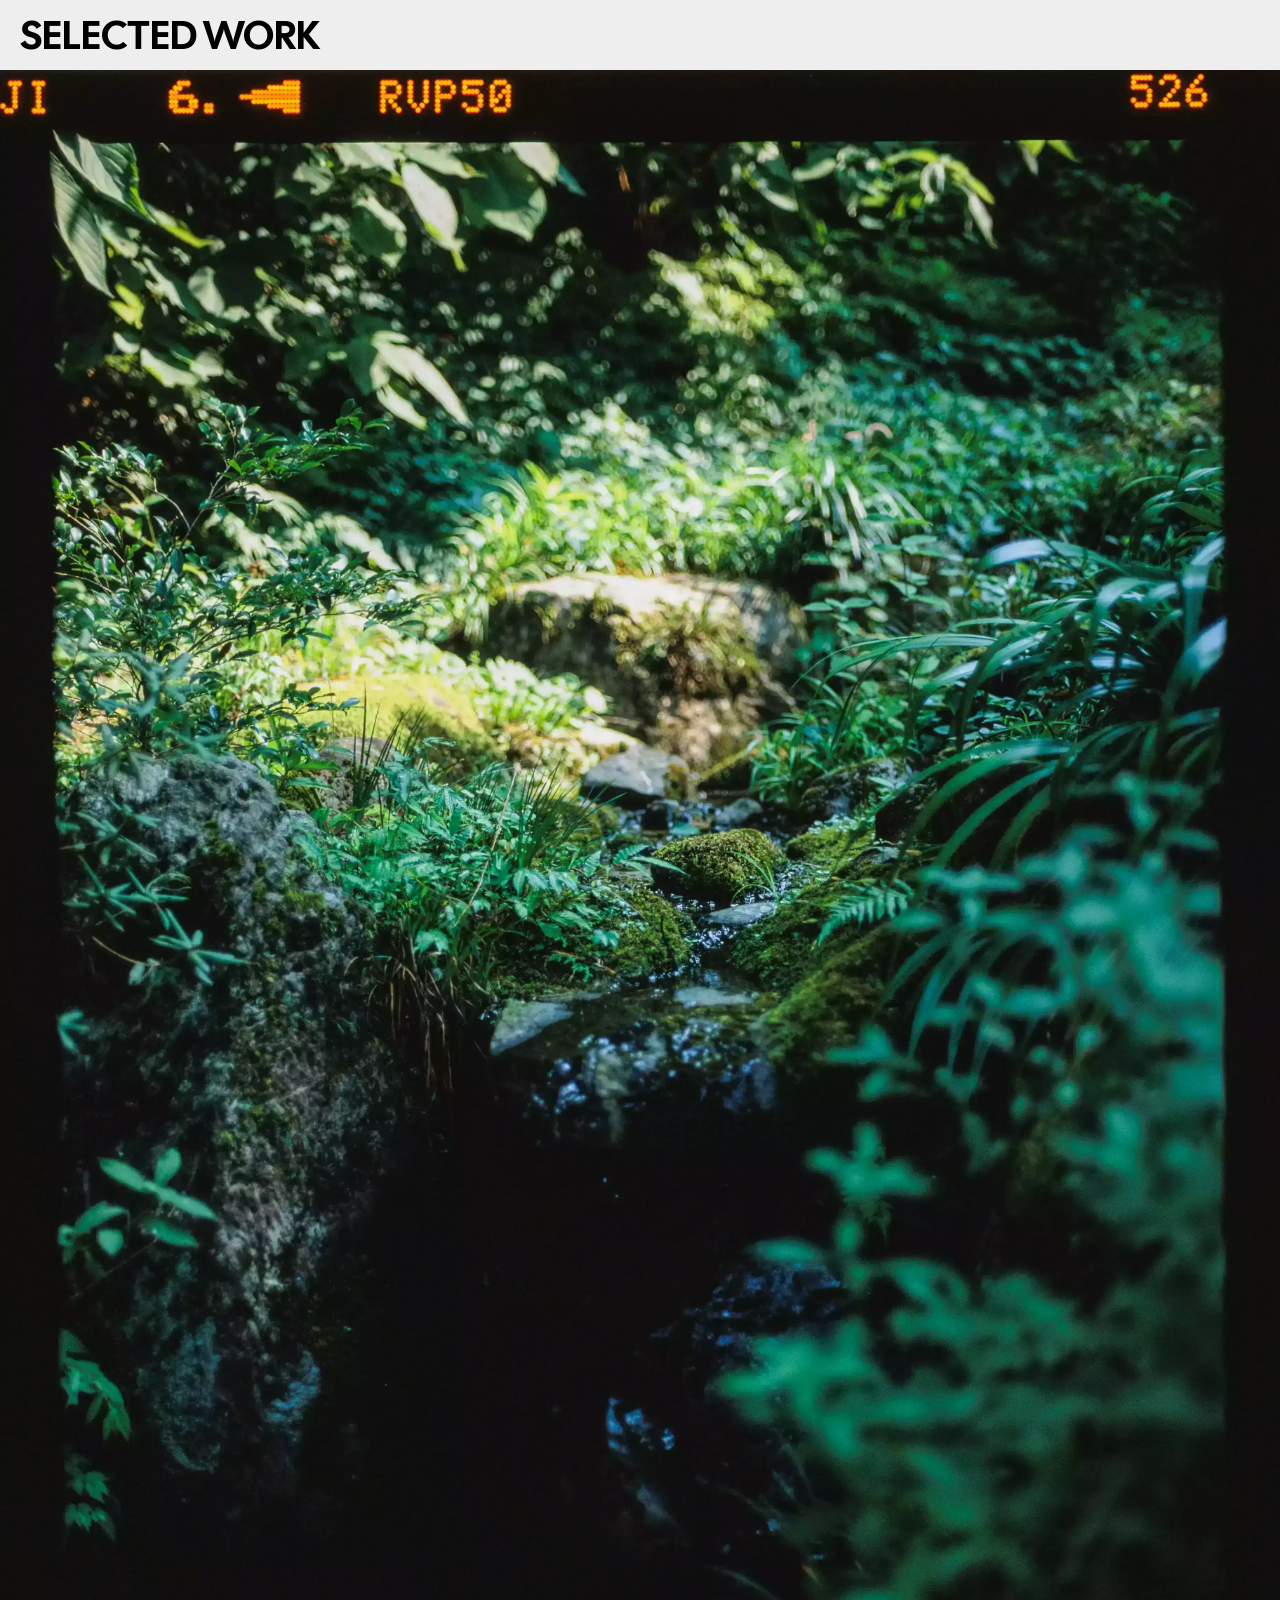
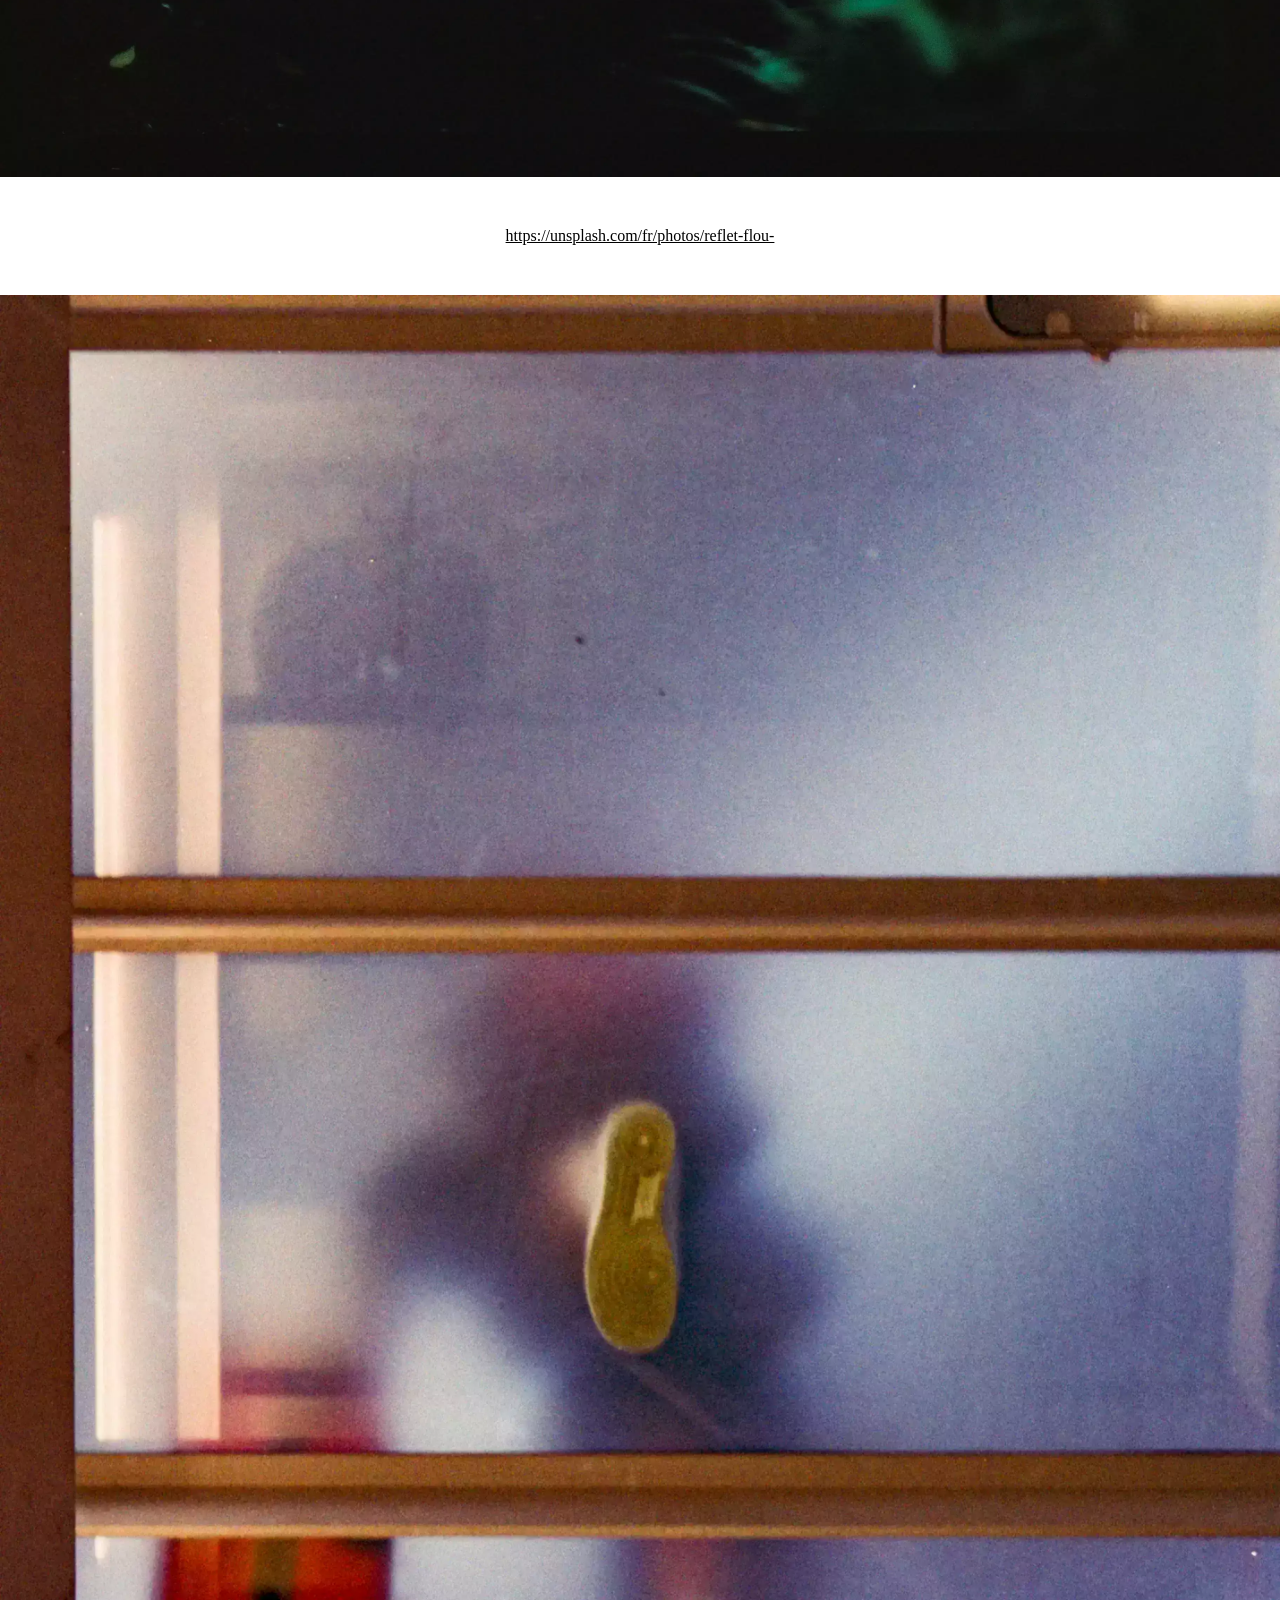
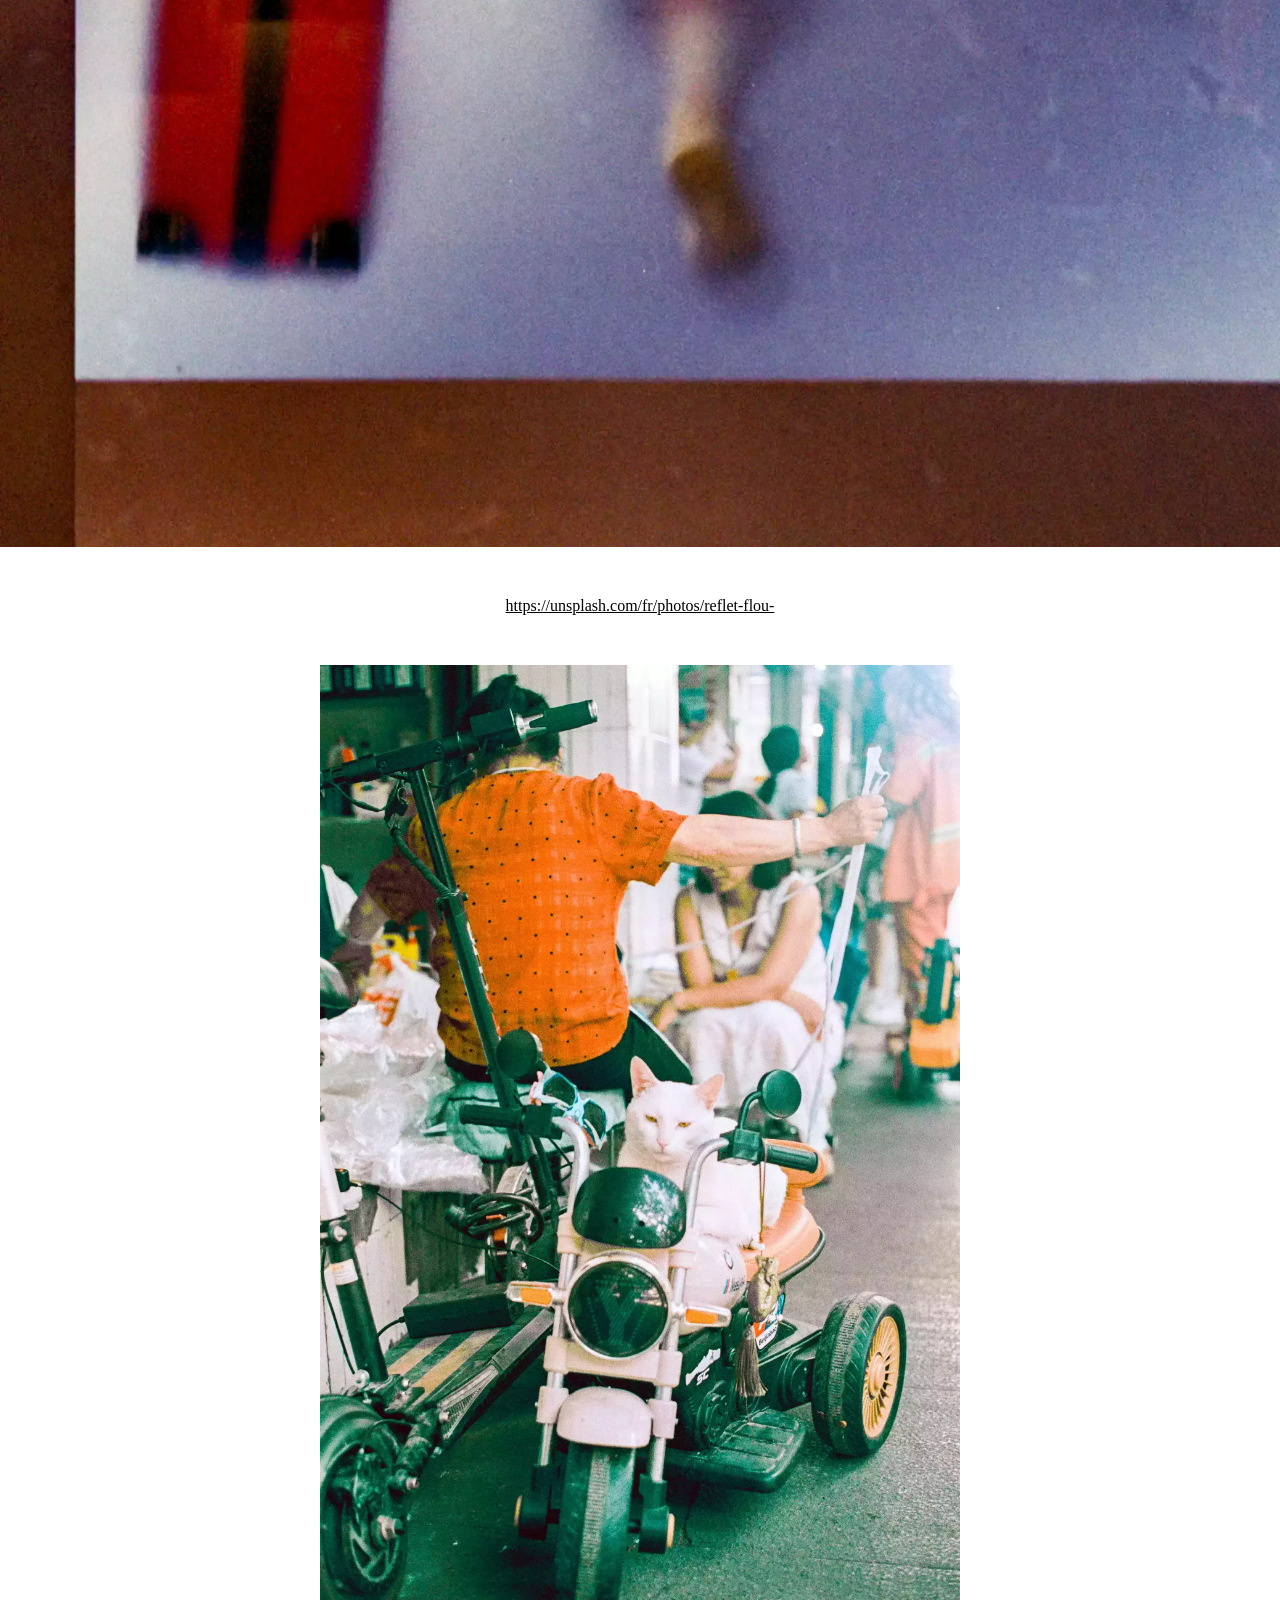
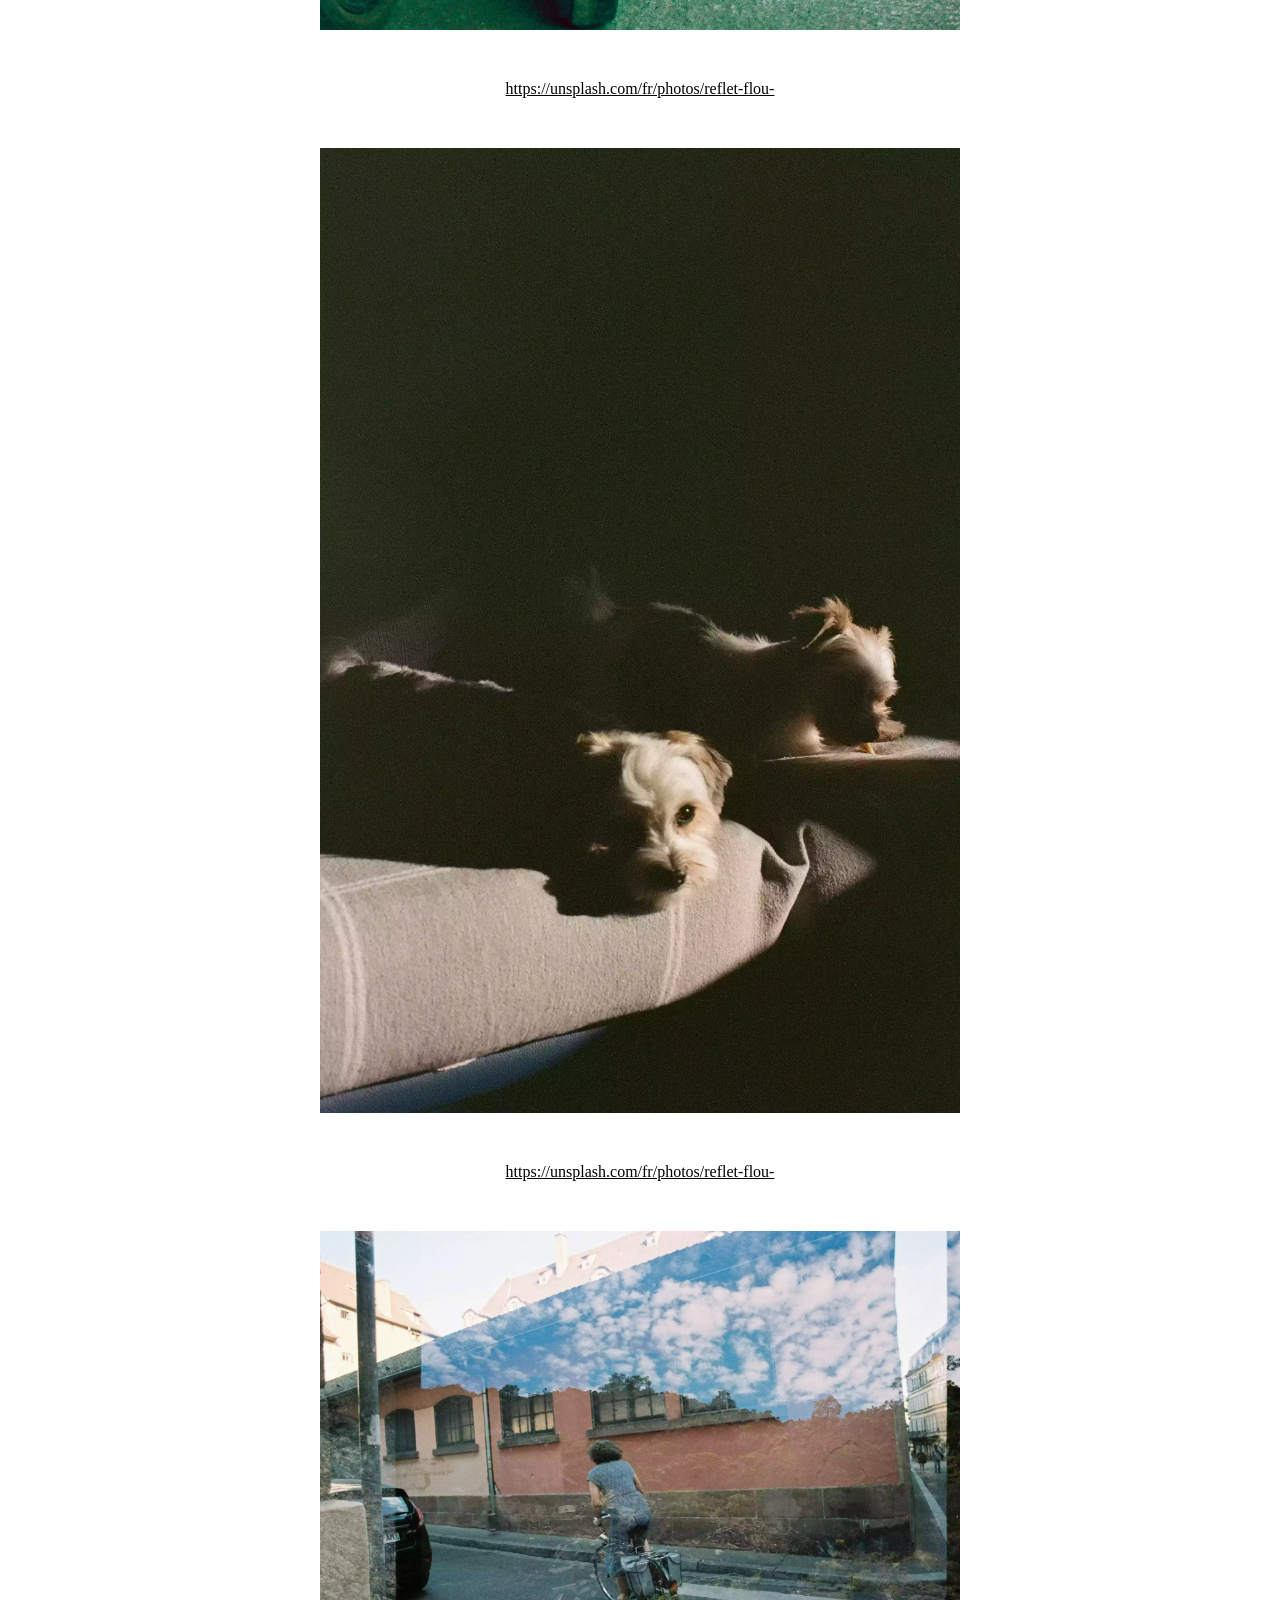
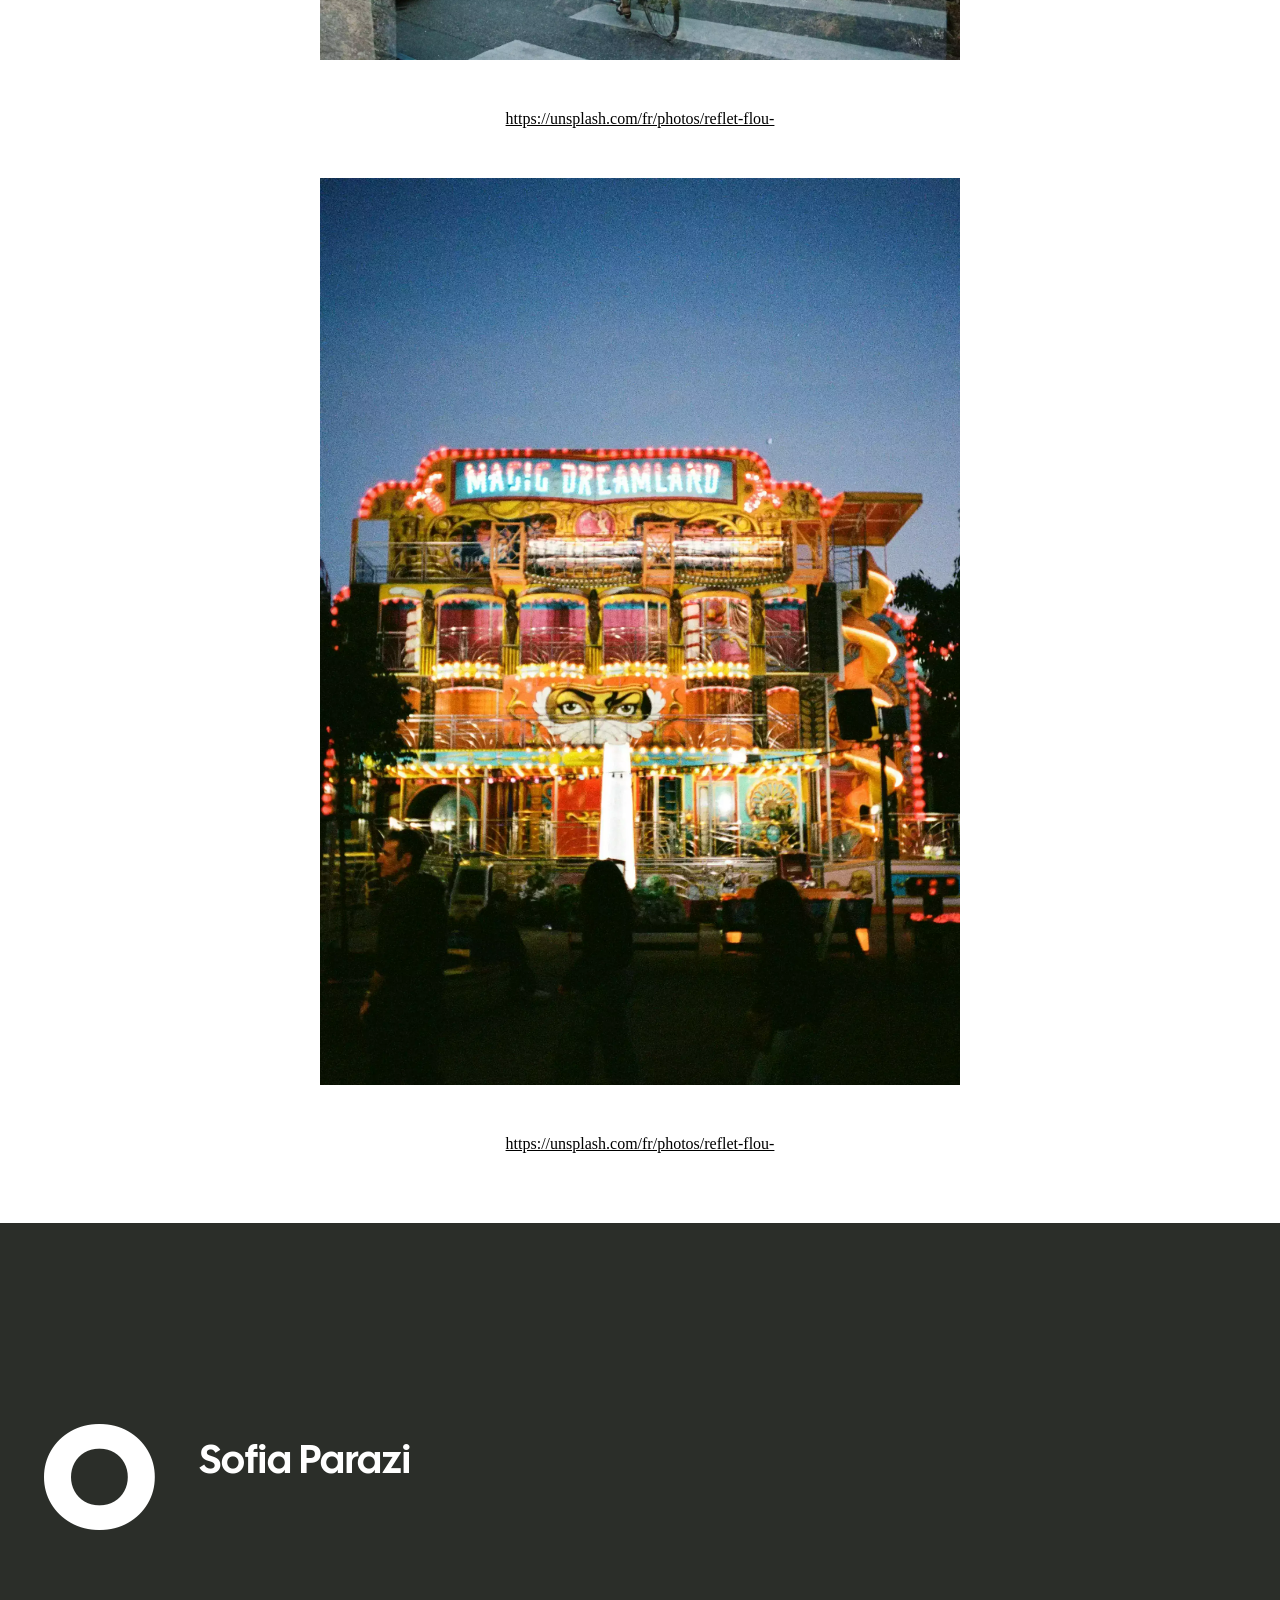
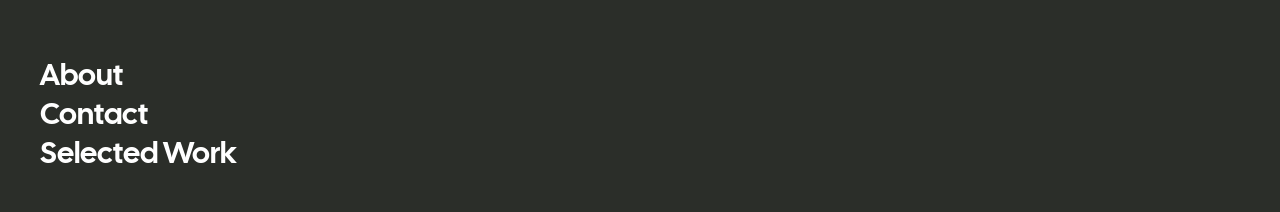
==== index.html @ 89433a17 "first commit" ====
<!DOCTYPE html>
<html lang="fr">
    
<head>
    <meta charset="UTF-8">
    <meta name="viewport" content="width=device-width, initial-scale=1.0">
    <title>Exo</title>

    <script src="index.js"></script>
    <link rel="stylesheet" href="./css/styles.css">

</head>

<body>
    <header>
        <div class="bandeau">
            <div class="element">
                SELECTED WORK
                <a href="#"><img class="icon" src="img/menu.png" alt=""></a>
            </div>
        </div>
    </header>

<div class="photo">
        <img class="imgd" src="img/photo1.webp" alt="">
        <a class="imglien" href="">https://unsplash.com/fr/photos/reflet-flou-</a>

        <img class="imgd" src="img/photo2.webp" alt="">
        <a class="imglien" href="">https://unsplash.com/fr/photos/reflet-flou-</a>
        
        <img class="img" src="img/photo3.webp" alt="">
        <a class="imglien" href="">https://unsplash.com/fr/photos/reflet-flou-</a>

        <img class="img" src="img/photo4.webp" alt="">
        <a class="imglien" href="">https://unsplash.com/fr/photos/reflet-flou-</a>

        <img class="img" src="img/photo5.webp" alt="">
        <a class="imglien" href="">https://unsplash.com/fr/photos/reflet-flou-</a>

        <img class="img" src="img/photo6.webp" alt="">
        <a class="imglien" href="">https://unsplash.com/fr/photos/reflet-flou-</a>

    </div> 

    <div class="bas">
        <div class="info">
            
            <div class="logo">
                <a class="o" href="#">o</a>  Sofia Parazi
            </div>

        <a class="lien" href="about.html">About</a>
        <a class="lien" href="#">Contact</a>
        <a class="lien" href="#">Selected Work</a>
        </div>
    </div>

    


</body>

</html>
---- css/styles.css ----
@font-face {
    font-family: 'CalSans';
    src: url('CalSans-Regular.woff2') format('woff2'),
        url('CalSans-Regular.woff') format('woff');
    font-weight: normal;
    font-style: normal;
    font-display: swap;
}

@font-face {
    font-family: 'LibreBaskerville';
    src: url('LibreBaskerville-Regular.woff2') format('woff2'),
        url('LibreBaskerville-Regular.woff') format('woff');
    font-weight: normal;
    font-style: normal;
    font-display: swap;
}



body{
    margin: 0;
    background-color: rgb(255, 255, 255);
}


header{
    font-size: 40px;
}

.text{
    color: black;
}

.element{
    font-family: 'CalSans';
    background-color: rgb(238, 238, 238);
    
    position: relative;
    display: flex;
    justify-content: space-between;
    align-items: center;
    top: 0;
    left: 0;
    width: 100%;
    height: 30px;
    padding: 20px;

    z-index: 1000;
}  

.icon{
    width: 60px;
    padding: 20px;
}

.info{
    white-space: pre-line;


    background-color: rgb(43, 46, 41);
    position: relative;
    padding: 40px;
    bottom: 0;
    width: 100%;

    font-size: 25px;

    z-index: 1000;
}  

.cercle{
    padding: 20px;
    width: 150px;
}

.logo{
    font-size: 40px;
    display: flex;
    align-items: center;
}

.imgd{
    gap: 100px;
    
    width: 100%;
    height: auto;

    z-index: 1100;
} 

.img{
    width: 50%;
    height: auto;

    z-index: 1100;
}

.photo{
    display: flex;
    flex-direction: column;
    justify-content: space-between;
    align-items: center;

    gap: 50px;
}

.imglien{
    display: flex;
    
    color: black;
}

.bas{
    display: flex;
    justify-content: space-between;
    align-items: center;
    font-family:'CalSans';
    color: white;
    padding-block-start: 70px;
}

.o{
    text-decoration: none;
    color: white;
    font-size: 200px;
    padding-right: 40px ;
}

.lien{
    text-decoration: none;
    color: rgb(255, 255, 255);
    font-size: 30px;
    
}
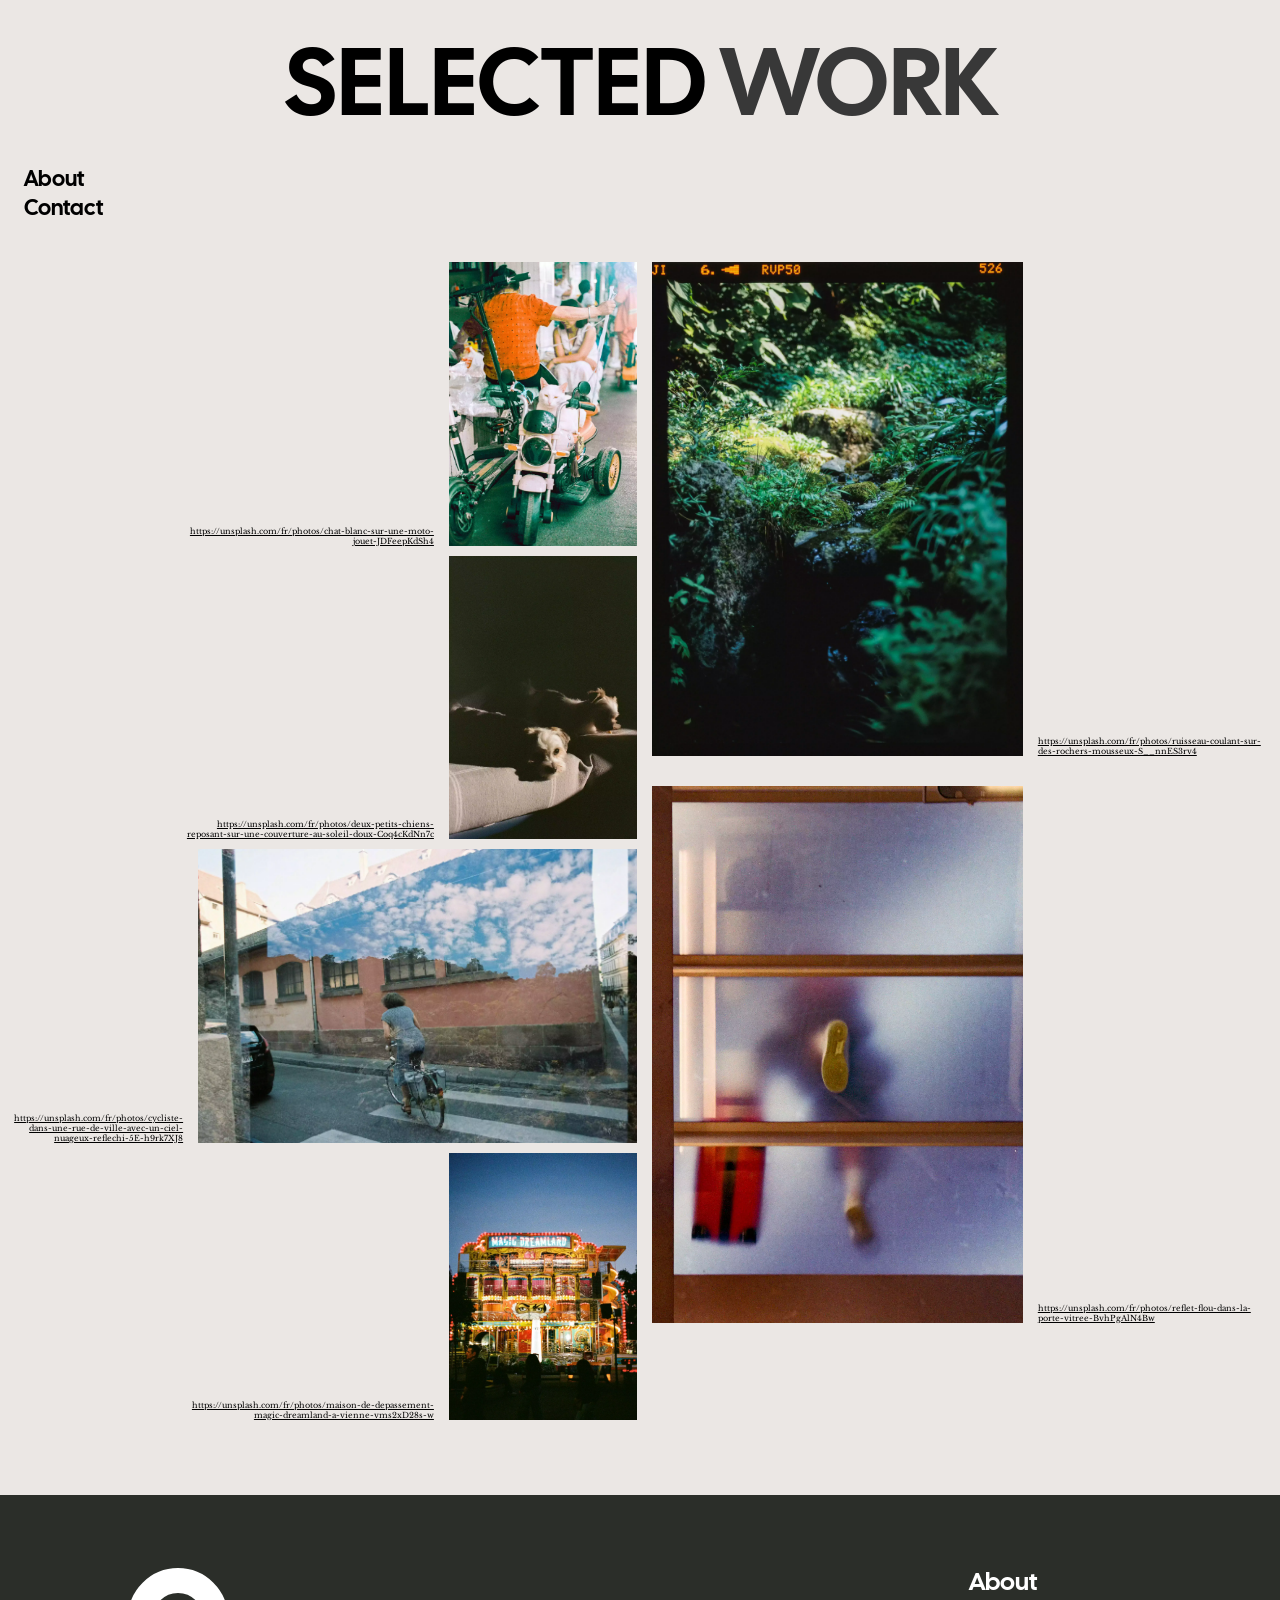
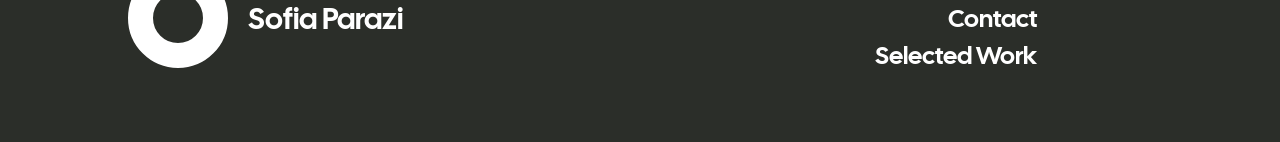
==== commit 7e3bbc29: "modification projet" ====
--- a/index.html
+++ b/index.html
@@ -1,63 +1,85 @@
 <!DOCTYPE html>
 <html lang="fr">
-    
+
 <head>
     <meta charset="UTF-8">
     <meta name="viewport" content="width=device-width, initial-scale=1.0">
-    <title>Exo</title>
+    <title>Selected Work</title>
 
-    <script src="index.js"></script>
+    <script src="index.js" defer></script>
     <link rel="stylesheet" href="./css/styles.css">
-
 </head>
 
 <body>
     <header>
-        <div class="bandeau">
+        <div class="upper">
             <div class="element">
-                SELECTED WORK
-                <a href="#"><img class="icon" src="img/menu.png" alt=""></a>
+                <div>SELECTED <span class="work">WORK</span></div>
+                <a class="burger" href="menu.html"><img class="icon" src="img/menu.png" alt=""></a>
             </div>
+        </div>
+
+        <div class="navhaut">
+            <a href="about.html">About</a>
+            <a href="#">Contact</a>
         </div>
     </header>
 
-<div class="photo">
-        <img class="imgd" src="img/photo1.webp" alt="">
-        <a class="imglien" href="">https://unsplash.com/fr/photos/reflet-flou-</a>
+    <div class="picture">
 
-        <img class="imgd" src="img/photo2.webp" alt="">
-        <a class="imglien" href="">https://unsplash.com/fr/photos/reflet-flou-</a>
-        
-        <img class="img" src="img/photo3.webp" alt="">
-        <a class="imglien" href="">https://unsplash.com/fr/photos/reflet-flou-</a>
-
-        <img class="img" src="img/photo4.webp" alt="">
-        <a class="imglien" href="">https://unsplash.com/fr/photos/reflet-flou-</a>
-
-        <img class="img" src="img/photo5.webp" alt="">
-        <a class="imglien" href="">https://unsplash.com/fr/photos/reflet-flou-</a>
-
-        <img class="img" src="img/photo6.webp" alt="">
-        <a class="imglien" href="">https://unsplash.com/fr/photos/reflet-flou-</a>
-
-    </div> 
-
-    <div class="bas">
-        <div class="info">
-            
-            <div class="logo">
-                <a class="o" href="#">o</a>  Sofia Parazi
+        <div class="colonne droite">
+            <div class="bloc">
+                <img class="image" src="img/photo1.webp" alt="">
+                <a class="link_image" href="https://unsplash.com/fr/photos/ruisseau-coulant-sur-des-rochers-mousseux-S__nnES3rv4" target="_blank">https://unsplash.com/fr/photos/ruisseau-coulant-sur-des-rochers-mousseux-S__nnES3rv4</a>
             </div>
 
-        <a class="lien" href="about.html">About</a>
-        <a class="lien" href="#">Contact</a>
-        <a class="lien" href="#">Selected Work</a>
+            <div class="bloc">
+                <img class="image" src="img/photo2.webp" alt="">
+                <a class="link_image" href="https://unsplash.com/fr/photos/reflet-flou-dans-la-porte-vitree-BvhPgAlN4Bw" target="_blank">https://unsplash.com/fr/photos/reflet-flou-dans-la-porte-vitree-BvhPgAlN4Bw</a>
+            </div>
+        </div>
+
+        <div class="colonne gauche">
+            <div class="bloc">
+                <img class="img" src="img/photo3.webp" alt="Chat blanc sur une moto jouet">
+                <a class="link_img" href="https://unsplash.com/fr/photos/chat-blanc-sur-une-moto-jouet-JDFeepKdSh4" target="_blank">https://unsplash.com/fr/photos/chat-blanc-sur-une-moto-jouet-JDFeepKdSh4</a>
+            </div>
+
+            <div class="bloc">
+                <img class="img" src="img/photo4.webp" alt="">
+                <a class="link_img" href="https://unsplash.com/fr/photos/deux-petits-chiens-reposant-sur-une-couverture-au-soleil-doux-Coq4cKdNn7c" target="_blank">https://unsplash.com/fr/photos/deux-petits-chiens-reposant-sur-une-couverture-au-soleil-doux-Coq4cKdNn7c</a>
+            </div>
+
+            <div class="bloc">
+                <img class="img large" src="img/photo5.webp" alt="">
+                <a class="link_img" href="https://unsplash.com/fr/photos/cycliste-dans-une-rue-de-ville-avec-un-ciel-nuageux-reflechi-5E-h9rk7XJ8" target="_blank">https://unsplash.com/fr/photos/cycliste-dans-une-rue-de-ville-avec-un-ciel-nuageux-reflechi-5E-h9rk7XJ8</a>
+            </div>
+
+            <div class="bloc">
+                <img class="img" src="img/photo6.webp" alt="">
+                <a class="link_img" href="https://unsplash.com/fr/photos/maison-de-depassement-magic-dreamland-a-vienne-vms2xD28s-w" target="_blank">https://unsplash.com/fr/photos/maison-de-depassement-magic-dreamland-a-vienne-vms2xD28s-w</a>
+            </div>
+        </div>
+
+    </div>
+
+    <div class="down">
+        <div class="info">
+
+            <div class="logo">
+                <a href="index.html"><div class="cercle"></div></a>
+                Sofia Parazi
+            </div>
+
+            <div class="liens">
+                <a class="link" href="about.html">About</a>
+                <a class="link" href="#">Contact</a>
+                <a class="link" href="index.html">Selected Work</a>
+            </div>
+
+            <a class="haut" href="#"><span class="fleche">↑</span>retourner en haut</a>
         </div>
     </div>
-
-    
-
-
 </body>
 
 </html>
--- a/css/styles.css
+++ b/css/styles.css
@@ -17,120 +17,364 @@
 }
 
 
-
 body{
     margin: 0;
-    background-color: rgb(255, 255, 255);
-}
-
+    background-color: rgb(235, 231, 228);
+}
 
 header{
     font-size: 40px;
 }
 
-.text{
-    color: black;
-}
-
 .element{
     font-family: 'CalSans';
-    background-color: rgb(238, 238, 238);
-    
+    background-color: rgb(235, 231, 228);
+
     position: relative;
     display: flex;
     justify-content: space-between;
     align-items: center;
     top: 0;
     left: 0;
-    width: 100%;
     height: 30px;
     padding: 20px;
 
     z-index: 1000;
-}  
+}
+
+.work{
+    color: rgb(56, 56, 56);
+}
 
 .icon{
-    width: 60px;
-    padding: 20px;
+    width: 50px;
+    padding: 0;
+}
+
+.navhaut{
+    display: none;
+}
+
+.picture{
+    display: flex;
+    flex-direction: column;
+    justify-content: space-between;
+    align-items: center;
+
+    gap: 70px;
+}
+
+.colonne{
+    display: flex;
+    flex-direction: column;
+    align-items: center;
+    gap: 70px;
+    width: 100%;
+}
+
+.bloc{
+    display: flex;
+    flex-direction: column;
+    align-items: center;
+    gap: 70px;
+    width: 100%;
+}
+
+.image{
+    width: 100%;
+    height: auto;
+
+    z-index: 1100;
+}
+
+.img{
+    width: 55%;
+    height: auto;
+
+    z-index: 1100;
+}
+
+.link_img{
+    display: block;
+    width: 55%;
+    text-align: center;
+    font-family: 'LibreBaskerville';
+    font-size: 15px;
+
+    color: black;
+}
+
+.link_image{
+    display: block;
+    width: 55%;
+    text-align: center;
+    font-family: 'LibreBaskerville';
+    font-size: 15px;
+
+    color: black;
+}
+
+.down{
+    color: white;
+    padding-top: 100px;
 }
 
 .info{
-    white-space: pre-line;
-
-
     background-color: rgb(43, 46, 41);
     position: relative;
-    padding: 40px;
-    bottom: 0;
-    width: 100%;
+    box-sizing: border-box;
+    width: 100%;
+    padding: 30px 25px 40px; 
 
     font-size: 25px;
-
-    z-index: 1000;
-}  
+}
+
+.logo{
+    font-family: 'CalSans';
+    font-size: 40px;
+    display: flex;
+    align-items: center;
+    justify-content: center;
+    margin-bottom: 50px;
+}
 
 .cercle{
-    padding: 20px;
-    width: 150px;
-}
-
-.logo{
-    font-size: 40px;
-    display: flex;
-    align-items: center;
-}
-
-.imgd{
-    gap: 100px;
-    
-    width: 100%;
-    height: auto;
-
-    z-index: 1100;
-} 
-
-.img{
-    width: 50%;
-    height: auto;
-
-    z-index: 1100;
-}
-
-.photo{
-    display: flex;
-    flex-direction: column;
-    justify-content: space-between;
-    align-items: center;
-
-    gap: 50px;
-}
-
-.imglien{
-    display: flex;
-    
-    color: black;
-}
-
-.bas{
-    display: flex;
-    justify-content: space-between;
-    align-items: center;
-    font-family:'CalSans';
-    color: white;
-    padding-block-start: 70px;
-}
-
-.o{
-    text-decoration: none;
-    color: white;
-    font-size: 200px;
-    padding-right: 40px ;
-}
-
-.lien{
+    width: 120px;
+    height: 120px;
+    border: 30px solid white;
+    border-radius: 50%;
+    box-sizing: border-box;
+    margin-right: 40px;
+}
+
+.liens{
+    font-family: 'CalSans';
+    display: flex;
+    flex-direction: column;
+    gap: 4px;
+}
+
+.link{
     text-decoration: none;
     color: rgb(255, 255, 255);
-    font-size: 30px;
-    
-}
-
+    font-size: 25px;
+}
+
+.haut{
+    position: absolute;
+    right: 25px;
+    bottom: 40px;
+
+    display: flex;
+    flex-direction: column;
+    align-items: center;
+    gap: 5px;
+    width: 60px;
+
+    text-align: center;
+    text-decoration: none;
+    color: white;
+    font-size: 15px;
+}
+
+.fleche{
+    display: flex;
+    justify-content: center;
+    align-items: center;
+
+    width: 44px;
+    height: 44px;
+    border: 2px solid white;
+    border-radius: 50%;
+
+    font-size: 24px;
+}
+
+.menu_bg{
+    background-color: rgb(43, 46, 41);
+    min-height: 100vh;
+}
+
+.menu_bg .element{
+    background-color: rgb(43, 46, 41);
+    color: white;
+    border-bottom: 1px solid rgb(220, 220, 220);
+}
+
+.croix{
+    color: white;
+    text-decoration: none;
+    font-size: 40px;
+}
+
+.menu{
+    display: flex;
+    flex-direction: column;
+    align-items: center;
+    gap: 28px;
+    padding-top: 70px;
+    font-family: 'CalSans';
+}
+
+.menulink{
+    color: white;
+    text-decoration: none;
+    font-size: 40px;
+}
+
+.portrait{
+    width: 100%;
+    height: auto;
+    display: block;
+}
+
+.paragraphe{
+    font-family: 'CalSans';
+    font-size: 18px;
+    line-height: 26px;
+    color: black;
+    margin: 0;
+    padding: 70px 40px 10px;
+}
+
+
+
+
+
+@media screen and (min-width: 880px){
+
+    header{
+        font-size: 95px;              
+    }
+
+    .element{
+        justify-content: center;       
+        height: auto;
+        /* line-height: 1; */
+    }
+
+    .burger{
+        display: none;           
+    }
+
+    .navhaut{
+        display: block;             
+        font-family: 'CalSans';
+        font-size: 22px;
+        padding: 0 24px;
+    }
+
+    .navhaut a{
+        display: block;                
+        color: black;
+        text-decoration: none;
+    }
+
+    .menu_bg header{
+        font-size: 40px;
+    }
+
+    .menu_bg .element{
+        justify-content: space-between;
+        /* line-height: normal; */
+    }
+
+    .picture{
+        flex-direction: row-reverse;
+        justify-content: center;
+        align-items: flex-start;
+        gap: 15px;
+        padding: 40px 10px 0;
+    }
+
+    .colonne{
+        width: auto;
+    }
+
+    .droite{
+        align-items: flex-start;
+        gap: 30px;
+    }
+
+    .gauche{
+        align-items: flex-end;
+        gap: 10px;
+    }
+
+    .bloc{
+        width: auto;
+        flex-direction: row;
+        align-items: flex-end;
+        gap: 15px;
+    }
+
+    .gauche .bloc{
+        flex-direction: row-reverse;
+    }
+
+    .image{
+        width: 60%;
+    }
+
+    .img{
+        width: 30%;
+    }
+
+    .img.large{
+        width: 70%;
+    }
+
+    .link_image,
+    .link_img{
+        width: 40%;
+        font-size: 8px;
+    }
+
+    .link_image{
+        text-align: left;
+    }
+
+    .link_img{
+        text-align: right;
+    }
+
+    .portrait{
+        max-height: 600px;
+        object-fit: cover;
+    }
+
+    .paragraphe{
+        padding: 70px 20vw 10px;
+    }
+
+    .down{
+        padding-top: 75px;
+    }
+
+    .info{
+        display: flex;
+        justify-content: space-between; 
+        align-items: center;
+        padding: 70px 19vw 70px 10vw;
+    }
+
+    .logo{
+        margin-bottom: 0;
+        font-size: 30px;
+    }
+
+    .cercle{
+        width: 100px;
+        height: 100px;
+        border-width: 25px;
+        margin-right: 20px;
+    }
+
+    .liens{
+        align-items: flex-end;        
+    }
+
+    .haut{
+        display: none;                 
+    }
+}
